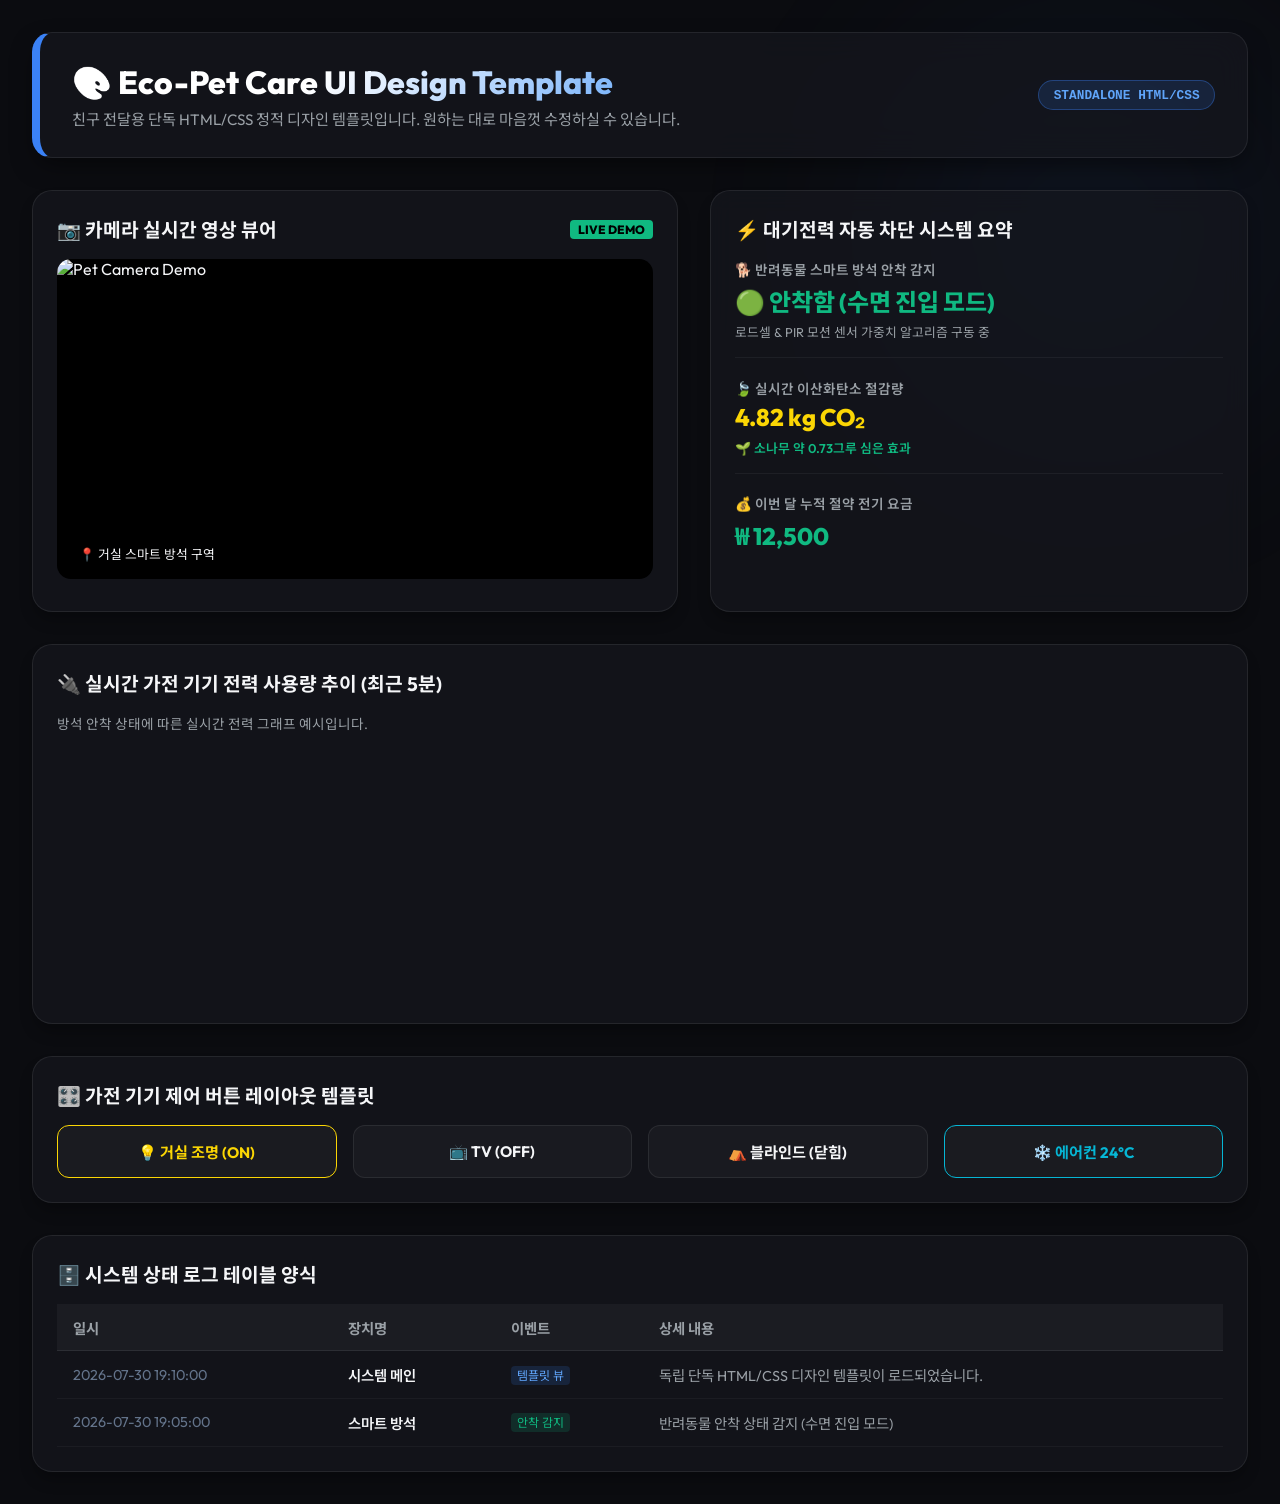
==== ecopet_standalone_html/index.html @ 7f37f8be "Add files via upload" ====
<!DOCTYPE html>
<html lang="ko">
<head>
  <meta charset="UTF-8">
  <meta name="viewport" content="width=device-width, initial-scale=1.0">
  <title>🌱 Eco-Pet Care Standalone Template</title>
  <link rel="stylesheet" href="style.css">
  <!-- Chart.js for smooth power graph -->
  <script src="https://cdn.jsdelivr.net/npm/chart.js"></script>
</head>
<body>
  <div class="container">
    <!-- Header -->
    <header>
      <div>
        <div class="title">🎨 Eco-Pet Care UI Design Template</div>
        <div class="subtitle">친구 전달용 단독 HTML/CSS 정적 디자인 템플릿입니다. 원하는 대로 마음껏 수정하실 수 있습니다.</div>
      </div>
      <div class="badge">STANDALONE HTML/CSS</div>
    </header>

    <!-- Top Grid: Camera & Metrics -->
    <div class="grid-2">
      <!-- Live Camera Showcase -->
      <div class="card">
        <div class="card-title">
          <span>📷 카메라 실시간 영상 뷰어</span>
          <span style="background:#10b981; color:#000; padding:2px 8px; border-radius:4px; font-size:0.75rem; font-weight:800;">LIVE DEMO</span>
        </div>
        <div class="camera-box">
          <img src="https://images.unsplash.com/photo-1543466835-00a7907e9de1?q=80&w=1000&auto=format&fit=crop" alt="Pet Camera Demo">
          <div class="cam-tag">📍 거실 스마트 방석 구역</div>
        </div>
      </div>

      <!-- System Summary -->
      <div class="card" style="display:flex; flex-direction:column; justify-content:space-between;">
        <div>
          <div class="card-title">⚡ 대기전력 자동 차단 시스템 요약</div>
          
          <div class="metric-item">
            <div class="metric-label">🐕 반려동물 스마트 방석 안착 감지</div>
            <div class="metric-val" style="color:#10b981;">🟢 안착함 (수면 진입 모드)</div>
            <div style="font-size:0.8rem; color:#9aa0a6; margin-top:4px;">로드셀 & PIR 모션 센서 가중치 알고리즘 구동 중</div>
          </div>

          <div class="metric-item">
            <div class="metric-label">🍃 실시간 이산화탄소 절감량</div>
            <div class="metric-val" style="color:#fbd604;">4.82 kg CO₂</div>
            <div style="font-size:0.8rem; color:#10b981; margin-top:4px; font-weight:600;">🌱 소나무 약 0.73그루 심은 효과</div>
          </div>

          <div class="metric-item" style="border-bottom:none;">
            <div class="metric-label">💰 이번 달 누적 절약 전기 요금</div>
            <div class="metric-val" style="color:#10b981;">₩ 12,500</div>
          </div>
        </div>
      </div>
    </div>

    <!-- Power Chart -->
    <div class="card" style="margin-bottom: 2rem;">
      <div class="card-title">🔌 실시간 가전 기기 전력 사용량 추이 (최근 5분)</div>
      <p style="color:#9aa0a6; font-size:0.85rem; margin-bottom:1rem;">방석 안착 상태에 따른 실시간 전력 그래프 예시입니다.</p>
      <div style="height:250px; width:100%;">
        <canvas id="powerChart"></canvas>
      </div>
    </div>

    <!-- Device Control Buttons (UI Template) -->
    <div class="card" style="margin-bottom: 2rem;">
      <div class="card-title">🎛️ 가전 기기 제어 버튼 레이아웃 템플릿</div>
      <div class="btn-grid" style="margin-top:1rem;">
        <button class="btn btn-active" onclick="alert('친구분이 이 코드를 마음껏 수정하여 사용하실 수 있습니다!')">💡 거실 조명 (ON)</button>
        <button class="btn" onclick="alert('디자인 전용 템플릿입니다.')">📺 TV (OFF)</button>
        <button class="btn" onclick="alert('디자인 전용 템플릿입니다.')">⛺ 블라인드 (닫힘)</button>
        <button class="btn" style="border-color:#06b6d4; color:#06b6d4;" onclick="alert('디자인 전용 템플릿입니다.')">❄️ 에어컨 24°C</button>
      </div>
    </div>

    <!-- Database Logs Table -->
    <div class="card">
      <div class="card-title">🗄️ 시스템 상태 로그 테이블 양식</div>
      <div style="overflow-x:auto; margin-top:1rem;">
        <table>
          <thead>
            <tr>
              <th>일시</th>
              <th>장치명</th>
              <th>이벤트</th>
              <th>상세 내용</th>
            </tr>
          </thead>
          <tbody>
            <tr>
              <td style="color:#64748b;">2026-07-30 19:10:00</td>
              <td style="font-weight:600;">시스템 메인</td>
              <td><span style="background:rgba(59,130,246,0.15); color:#60a5fa; padding:2px 6px; border-radius:4px; font-size:0.75rem;">템플릿 뷰</span></td>
              <td style="color:#9aa0a6;">독립 단독 HTML/CSS 디자인 템플릿이 로드되었습니다.</td>
            </tr>
            <tr>
              <td style="color:#64748b;">2026-07-30 19:05:00</td>
              <td style="font-weight:600;">스마트 방석</td>
              <td><span style="background:rgba(16,185,129,0.15); color:#10b981; padding:2px 6px; border-radius:4px; font-size:0.75rem;">안착 감지</span></td>
              <td style="color:#9aa0a6;">반려동물 안착 상태 감지 (수면 진입 모드)</td>
            </tr>
          </tbody>
        </table>
      </div>
    </div>
  </div>

  <script>
    // Smooth Power Chart with Chart.js
    const ctx = document.getElementById('powerChart').getContext('2d');
    new Chart(ctx, {
      type: 'line',
      data: {
        labels: ['10:00', '10:01', '10:02', '10:03', '10:04', '10:05'],
        datasets: [{
          label: '합산 전력 (mW)',
          data: [120, 145, 138, 160, 155, 175],
          borderColor: '#3b82f6',
          backgroundColor: 'rgba(59, 130, 246, 0.1)',
          fill: true,
          tension: 0.4,
          borderWidth: 3
        }]
      },
      options: {
        responsive: true,
        maintainAspectRatio: false,
        plugins: { legend: { display: false } },
        scales: {
          x: { grid: { color: 'rgba(255,255,255,0.05)' }, ticks: { color: '#9aa0a6' } },
          y: { grid: { color: 'rgba(255,255,255,0.05)' }, ticks: { color: '#9aa0a6' } }
        }
      }
    });
  </script>
</body>
</html>
---- ecopet_standalone_html/style.css ----
@import url('https://fonts.googleapis.com/css2?family=Outfit:wght@300;400;600;800&family=Noto+Sans+KR:wght@300;400;700&display=swap');

:root {
  --bg-color: #0b0c10;
  --panel-bg: rgba(22, 24, 30, 0.7);
  --panel-border: rgba(255, 255, 255, 0.08);
  --text-primary: #f5f6f8;
  --text-secondary: #9aa0a6;
  --accent-color: #3b82f6;
  --accent-glow: rgba(59, 130, 246, 0.4);
  --danger-color: #ef4444;
  --success-color: #10b981;
  --font-family: 'Outfit', 'Noto Sans KR', sans-serif;
}

* {
  margin: 0;
  padding: 0;
  box-sizing: border-box;
}

body {
  background-color: var(--bg-color);
  color: var(--text-primary);
  font-family: var(--font-family);
  min-height: 100vh;
  padding: 2rem;
  overflow-x: hidden;
}

body::before {
  content: '';
  position: fixed;
  top: -10%;
  right: -10%;
  width: 50vw;
  height: 50vw;
  background: radial-gradient(circle, rgba(59, 130, 246, 0.08) 0%, transparent 70%);
  z-index: -1;
  pointer-events: none;
  filter: blur(80px);
}

.container {
  max-width: 1400px;
  margin: 0 auto;
}

header {
  background: var(--panel-bg);
  border: 1px solid var(--panel-border);
  backdrop-filter: blur(16px);
  padding: 1.8rem 2rem;
  border-radius: 20px;
  margin-bottom: 2rem;
  border-left: 8px solid #3b82f6;
  display: flex;
  justify-content: space-between;
  align-items: center;
  box-shadow: 0 10px 25px -5px rgba(0, 0, 0, 0.5);
}

.title {
  font-size: 2rem;
  font-weight: 800;
  background: linear-gradient(135deg, #fff 40%, #60a5fa 100%);
  -webkit-background-clip: text;
  -webkit-text-fill-color: transparent;
}

.subtitle {
  color: var(--text-secondary);
  font-size: 0.95rem;
  margin-top: 0.3rem;
}

.badge {
  background: rgba(59, 130, 246, 0.15);
  border: 1px solid rgba(59, 130, 246, 0.35);
  color: #60a5fa;
  padding: 0.4rem 0.9rem;
  border-radius: 999px;
  font-size: 0.8rem;
  font-weight: 700;
  font-family: monospace;
}

.grid-2 {
  display: grid;
  grid-template-columns: 1.2fr 1fr;
  gap: 2rem;
  margin-bottom: 2rem;
}

.card {
  background: var(--panel-bg);
  border: 1px solid var(--panel-border);
  border-radius: 20px;
  padding: 1.5rem;
  backdrop-filter: blur(12px);
  box-shadow: 0 10px 15px -3px rgba(0, 0, 0, 0.3);
}

.card-title {
  font-size: 1.2rem;
  font-weight: 700;
  margin-bottom: 1rem;
  display: flex;
  justify-content: space-between;
  align-items: center;
}

.camera-box {
  width: 100%;
  height: 320px;
  background: #000;
  border-radius: 14px;
  position: relative;
  overflow: hidden;
  display: flex;
  align-items: center;
  justify-content: center;
}

.camera-box img {
  width: 100%;
  height: 100%;
  object-fit: cover;
}

.cam-tag {
  position: absolute;
  bottom: 12px;
  left: 12px;
  background: rgba(0,0,0,0.6);
  padding: 4px 10px;
  border-radius: 6px;
  font-size: 0.8rem;
  backdrop-filter: blur(4px);
}

.metric-item {
  margin-bottom: 1.2rem;
  padding-bottom: 1rem;
  border-bottom: 1px solid rgba(255, 255, 255, 0.05);
}

.metric-label {
  color: var(--text-secondary);
  font-size: 0.85rem;
  font-weight: 600;
  margin-bottom: 0.25rem;
}

.metric-val {
  font-size: 1.5rem;
  font-weight: 800;
}

.btn-grid {
  display: grid;
  grid-template-columns: repeat(4, 1fr);
  gap: 1rem;
}

.btn {
  background: rgba(255, 255, 255, 0.03);
  border: 1px solid var(--panel-border);
  color: var(--text-primary);
  padding: 0.9rem 1.2rem;
  border-radius: 12px;
  font-family: var(--font-family);
  font-size: 0.95rem;
  font-weight: 700;
  cursor: pointer;
  transition: all 0.2s ease;
  display: flex;
  align-items: center;
  justify-content: center;
  gap: 0.5rem;
}

.btn:hover {
  background: rgba(255, 255, 255, 0.08);
  border-color: #3b82f6;
  color: #3b82f6;
  transform: translateY(-2px);
}

.btn-active {
  border-color: #fbd604;
  color: #fbd604;
}

table {
  width: 100%;
  border-collapse: collapse;
  font-size: 0.9rem;
  text-align: left;
}

th {
  background: rgba(255, 255, 255, 0.04);
  padding: 0.8rem 1rem;
  color: var(--text-secondary);
  border-bottom: 1px solid var(--panel-border);
}

td {
  padding: 0.8rem 1rem;
  border-bottom: 1px solid rgba(255, 255, 255, 0.04);
}

@media (max-width: 992px) {
  .grid-2 { grid-template-columns: 1fr; }
  .btn-grid { grid-template-columns: 1fr 1fr; }
}
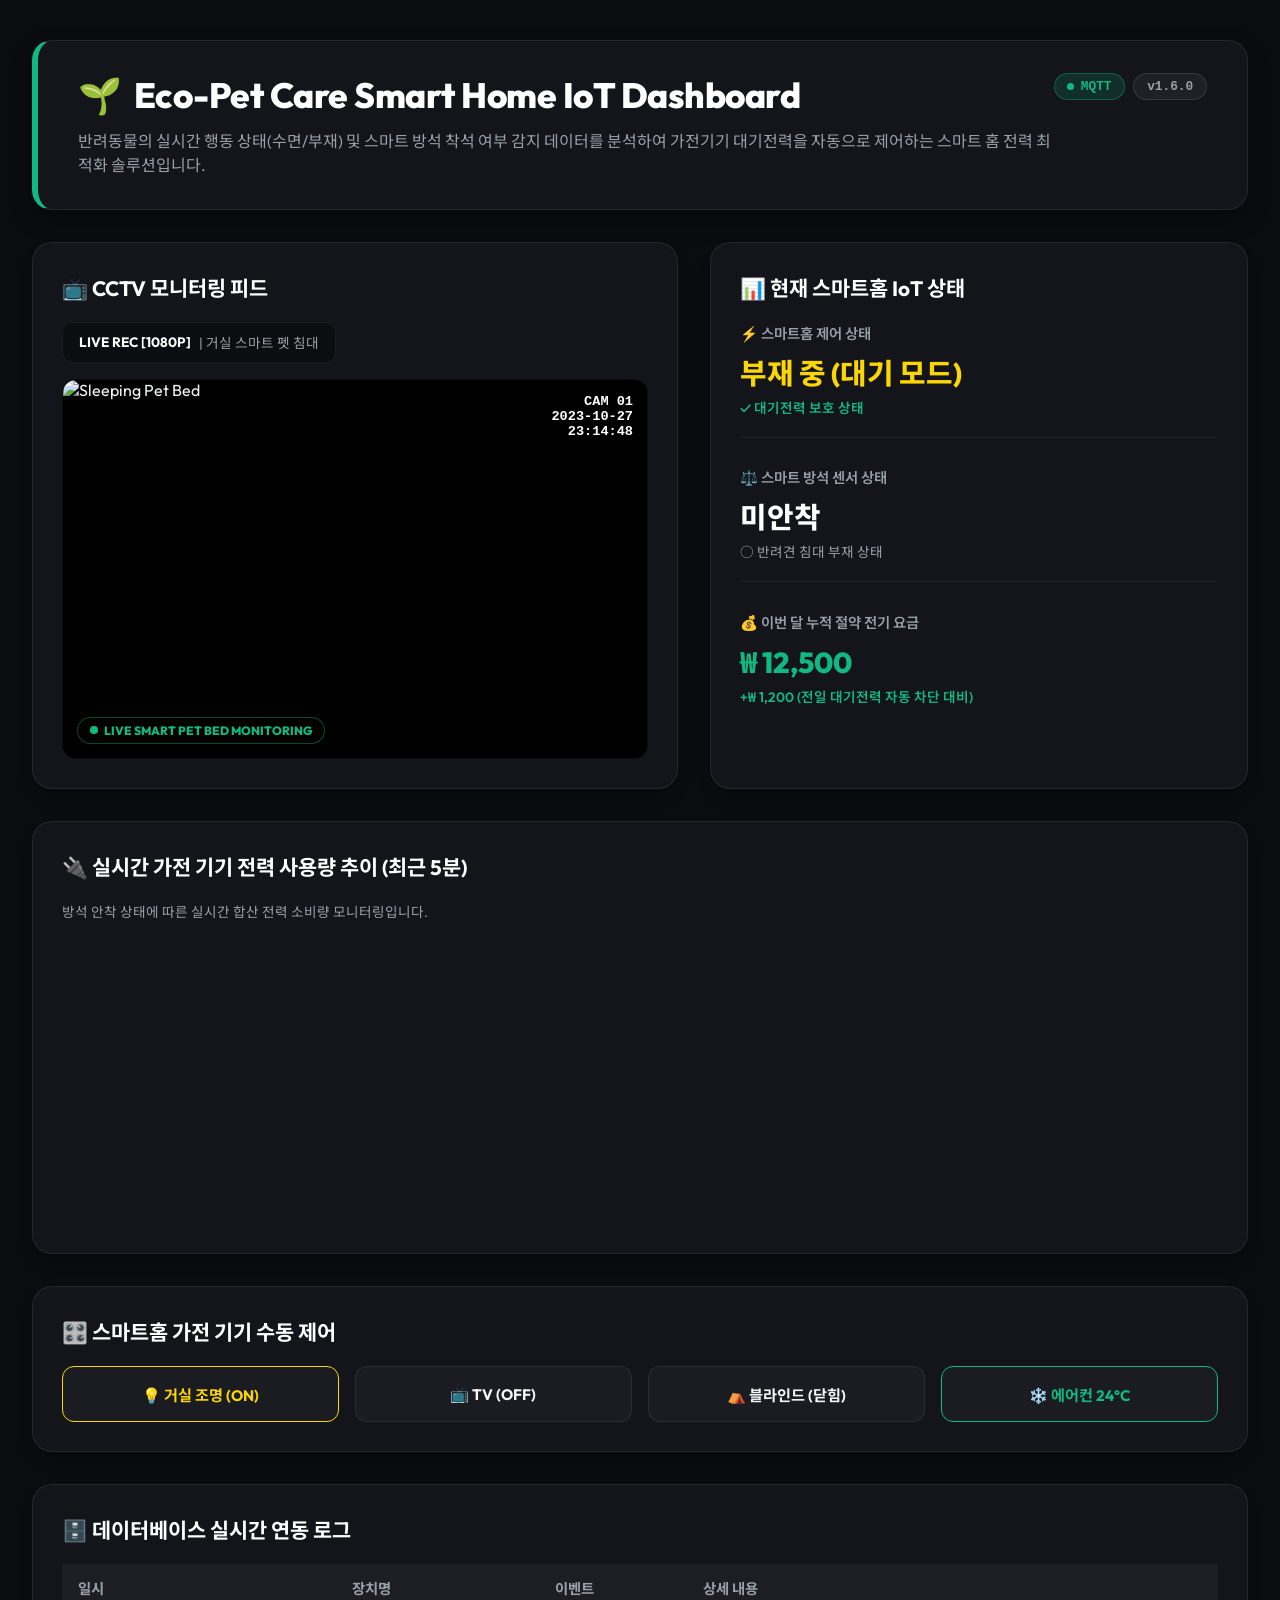
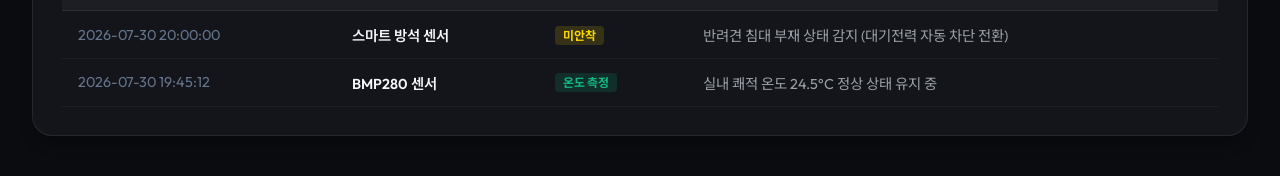
==== commit 8d92335e: "Add files via upload" ====
--- a/ecopet_standalone_html/index.html
+++ b/ecopet_standalone_html/index.html
@@ -3,84 +3,123 @@
 <head>
   <meta charset="UTF-8">
   <meta name="viewport" content="width=device-width, initial-scale=1.0">
-  <title>🌱 Eco-Pet Care Standalone Template</title>
+  <title>🌱 Eco-Pet Care Smart Home IoT Dashboard</title>
   <link rel="stylesheet" href="style.css">
-  <!-- Chart.js for smooth power graph -->
   <script src="https://cdn.jsdelivr.net/npm/chart.js"></script>
 </head>
 <body>
   <div class="container">
-    <!-- Header -->
+    <!-- Top Header Box matching screenshot -->
     <header>
       <div>
-        <div class="title">🎨 Eco-Pet Care UI Design Template</div>
-        <div class="subtitle">친구 전달용 단독 HTML/CSS 정적 디자인 템플릿입니다. 원하는 대로 마음껏 수정하실 수 있습니다.</div>
+        <div class="title">
+          <span>🌱</span> Eco-Pet Care Smart Home IoT Dashboard
+        </div>
+        <div class="subtitle">
+          반려동물의 실시간 행동 상태(수면/부재) 및 스마트 방석 착석 여부 감지 데이터를 분석하여 가전기기 대기전력을 자동으로 제어하는 스마트 홈 전력 최적화 솔루션입니다.
+        </div>
       </div>
-      <div class="badge">STANDALONE HTML/CSS</div>
+      <div class="header-badges">
+        <div class="badge-mqtt">
+          <span class="dot"></span> MQTT
+        </div>
+        <div class="badge-version">v1.6.0</div>
+      </div>
     </header>
 
-    <!-- Top Grid: Camera & Metrics -->
+    <!-- Top Grid Layout: CCTV Monitoring Feed & Current IoT Status -->
     <div class="grid-2">
-      <!-- Live Camera Showcase -->
+      <!-- Left Card: CCTV Monitoring Feed -->
       <div class="card">
         <div class="card-title">
-          <span>📷 카메라 실시간 영상 뷰어</span>
-          <span style="background:#10b981; color:#000; padding:2px 8px; border-radius:4px; font-size:0.75rem; font-weight:800;">LIVE DEMO</span>
+          📺 CCTV 모니터링 피드
+        </div>
+        <div class="cctv-header-bar">
+          LIVE REC [1080P] <span>| 거실 스마트 펫 침대</span>
         </div>
         <div class="camera-box">
-          <img src="https://images.unsplash.com/photo-1543466835-00a7907e9de1?q=80&w=1000&auto=format&fit=crop" alt="Pet Camera Demo">
-          <div class="cam-tag">📍 거실 스마트 방석 구역</div>
+          <img src="https://images.unsplash.com/photo-1543466835-00a7907e9de1?q=80&w=1000&auto=format&fit=crop" alt="Sleeping Pet Bed">
+          <div class="cam-timestamp">
+            CAM 01<br>
+            2023-10-27<br>
+            23:14:48
+          </div>
+          <div class="cam-live-tag">
+            <span class="dot"></span> LIVE SMART PET BED MONITORING
+          </div>
         </div>
       </div>
 
-      <!-- System Summary -->
-      <div class="card" style="display:flex; flex-direction:column; justify-content:space-between;">
-        <div>
-          <div class="card-title">⚡ 대기전력 자동 차단 시스템 요약</div>
-          
-          <div class="metric-item">
-            <div class="metric-label">🐕 반려동물 스마트 방석 안착 감지</div>
-            <div class="metric-val" style="color:#10b981;">🟢 안착함 (수면 진입 모드)</div>
-            <div style="font-size:0.8rem; color:#9aa0a6; margin-top:4px;">로드셀 & PIR 모션 센서 가중치 알고리즘 구동 중</div>
+      <!-- Right Card: Current Smart Home IoT Status -->
+      <div class="card">
+        <div class="card-title">
+          📊 현재 스마트홈 IoT 상태
+        </div>
+
+        <!-- Metric 1: Smart Home Control Status -->
+        <div class="metric-item">
+          <div class="metric-label">
+            ⚡ 스마트홈 제어 상태
           </div>
+          <div class="metric-val-yellow">
+            부재 중 (대기 모드)
+          </div>
+          <div class="sub-desc-green">
+            ✓ 대기전력 보호 상태
+          </div>
+        </div>
 
-          <div class="metric-item">
-            <div class="metric-label">🍃 실시간 이산화탄소 절감량</div>
-            <div class="metric-val" style="color:#fbd604;">4.82 kg CO₂</div>
-            <div style="font-size:0.8rem; color:#10b981; margin-top:4px; font-weight:600;">🌱 소나무 약 0.73그루 심은 효과</div>
+        <!-- Metric 2: Smart Cushion Sensor Status -->
+        <div class="metric-item">
+          <div class="metric-label">
+            ⚖️ 스마트 방석 센서 상태
           </div>
+          <div class="metric-val-white">
+            미안착
+          </div>
+          <div class="sub-desc-gray">
+            ○ 반려견 침대 부재 상태
+          </div>
+        </div>
 
-          <div class="metric-item" style="border-bottom:none;">
-            <div class="metric-label">💰 이번 달 누적 절약 전기 요금</div>
-            <div class="metric-val" style="color:#10b981;">₩ 12,500</div>
+        <!-- Metric 3: Monthly Power Savings -->
+        <div class="metric-item">
+          <div class="metric-label">
+            💰 이번 달 누적 절약 전기 요금
+          </div>
+          <div class="metric-val-green">
+            ₩ 12,500
+          </div>
+          <div class="sub-desc-green">
+            +₩ 1,200 (전일 대기전력 자동 차단 대비)
           </div>
         </div>
       </div>
     </div>
 
-    <!-- Power Chart -->
+    <!-- Power Consumption Chart -->
     <div class="card" style="margin-bottom: 2rem;">
       <div class="card-title">🔌 실시간 가전 기기 전력 사용량 추이 (최근 5분)</div>
-      <p style="color:#9aa0a6; font-size:0.85rem; margin-bottom:1rem;">방석 안착 상태에 따른 실시간 전력 그래프 예시입니다.</p>
-      <div style="height:250px; width:100%;">
+      <p style="color:#9aa0a6; font-size:0.85rem; margin-bottom:1.5rem;">방석 안착 상태에 따른 실시간 합산 전력 소비량 모니터링입니다.</p>
+      <div style="height:280px; width:100%;">
         <canvas id="powerChart"></canvas>
       </div>
     </div>
 
-    <!-- Device Control Buttons (UI Template) -->
+    <!-- Appliance Controls -->
     <div class="card" style="margin-bottom: 2rem;">
-      <div class="card-title">🎛️ 가전 기기 제어 버튼 레이아웃 템플릿</div>
+      <div class="card-title">🎛️ 스마트홈 가전 기기 수동 제어</div>
       <div class="btn-grid" style="margin-top:1rem;">
-        <button class="btn btn-active" onclick="alert('친구분이 이 코드를 마음껏 수정하여 사용하실 수 있습니다!')">💡 거실 조명 (ON)</button>
-        <button class="btn" onclick="alert('디자인 전용 템플릿입니다.')">📺 TV (OFF)</button>
-        <button class="btn" onclick="alert('디자인 전용 템플릿입니다.')">⛺ 블라인드 (닫힘)</button>
-        <button class="btn" style="border-color:#06b6d4; color:#06b6d4;" onclick="alert('디자인 전용 템플릿입니다.')">❄️ 에어컨 24°C</button>
+        <button class="btn" style="border-color:#fbd604; color:#fbd604;">💡 거실 조명 (ON)</button>
+        <button class="btn">📺 TV (OFF)</button>
+        <button class="btn">⛺ 블라인드 (닫힘)</button>
+        <button class="btn" style="border-color:#10b981; color:#10b981;">❄️ 에어컨 24°C</button>
       </div>
     </div>
 
     <!-- Database Logs Table -->
     <div class="card">
-      <div class="card-title">🗄️ 시스템 상태 로그 테이블 양식</div>
+      <div class="card-title">🗄️ 데이터베이스 실시간 연동 로그</div>
       <div style="overflow-x:auto; margin-top:1rem;">
         <table>
           <thead>
@@ -93,16 +132,16 @@
           </thead>
           <tbody>
             <tr>
-              <td style="color:#64748b;">2026-07-30 19:10:00</td>
-              <td style="font-weight:600;">시스템 메인</td>
-              <td><span style="background:rgba(59,130,246,0.15); color:#60a5fa; padding:2px 6px; border-radius:4px; font-size:0.75rem;">템플릿 뷰</span></td>
-              <td style="color:#9aa0a6;">독립 단독 HTML/CSS 디자인 템플릿이 로드되었습니다.</td>
+              <td style="color:#64748b;">2026-07-30 20:00:00</td>
+              <td style="font-weight:600;">스마트 방석 센서</td>
+              <td><span style="background:rgba(251,214,4,0.15); color:#fbd604; padding:2px 8px; border-radius:4px; font-size:0.75rem; font-weight:700;">미안착</span></td>
+              <td style="color:#9aa0a6;">반려견 침대 부재 상태 감지 (대기전력 자동 차단 전환)</td>
             </tr>
             <tr>
-              <td style="color:#64748b;">2026-07-30 19:05:00</td>
-              <td style="font-weight:600;">스마트 방석</td>
-              <td><span style="background:rgba(16,185,129,0.15); color:#10b981; padding:2px 6px; border-radius:4px; font-size:0.75rem;">안착 감지</span></td>
-              <td style="color:#9aa0a6;">반려동물 안착 상태 감지 (수면 진입 모드)</td>
+              <td style="color:#64748b;">2026-07-30 19:45:12</td>
+              <td style="font-weight:600;">BMP280 센서</td>
+              <td><span style="background:rgba(16,185,129,0.15); color:#10b981; padding:2px 8px; border-radius:4px; font-size:0.75rem; font-weight:700;">온도 측정</span></td>
+              <td style="color:#9aa0a6;">실내 쾌적 온도 24.5°C 정상 상태 유지 중</td>
             </tr>
           </tbody>
         </table>
@@ -111,7 +150,6 @@
   </div>
 
   <script>
-    // Smooth Power Chart with Chart.js
     const ctx = document.getElementById('powerChart').getContext('2d');
     new Chart(ctx, {
       type: 'line',
@@ -120,8 +158,8 @@
         datasets: [{
           label: '합산 전력 (mW)',
           data: [120, 145, 138, 160, 155, 175],
-          borderColor: '#3b82f6',
-          backgroundColor: 'rgba(59, 130, 246, 0.1)',
+          borderColor: '#10b981',
+          backgroundColor: 'rgba(16, 185, 129, 0.1)',
           fill: true,
           tension: 0.4,
           borderWidth: 3
--- a/ecopet_standalone_html/style.css
+++ b/ecopet_standalone_html/style.css
@@ -2,14 +2,12 @@
 
 :root {
   --bg-color: #0b0c10;
-  --panel-bg: rgba(22, 24, 30, 0.7);
+  --panel-bg: rgba(22, 24, 30, 0.85);
   --panel-border: rgba(255, 255, 255, 0.08);
   --text-primary: #f5f6f8;
   --text-secondary: #9aa0a6;
-  --accent-color: #3b82f6;
-  --accent-glow: rgba(59, 130, 246, 0.4);
-  --danger-color: #ef4444;
-  --success-color: #10b981;
+  --accent-green: #10b981;
+  --accent-yellow: #fbd604;
   --font-family: 'Outfit', 'Noto Sans KR', sans-serif;
 }
 
@@ -24,21 +22,8 @@
   color: var(--text-primary);
   font-family: var(--font-family);
   min-height: 100vh;
-  padding: 2rem;
+  padding: 2.5rem 2rem;
   overflow-x: hidden;
-}
-
-body::before {
-  content: '';
-  position: fixed;
-  top: -10%;
-  right: -10%;
-  width: 50vw;
-  height: 50vw;
-  background: radial-gradient(circle, rgba(59, 130, 246, 0.08) 0%, transparent 70%);
-  z-index: -1;
-  pointer-events: none;
-  filter: blur(80px);
 }
 
 .container {
@@ -46,45 +31,79 @@
   margin: 0 auto;
 }
 
+/* Header Box */
 header {
   background: var(--panel-bg);
   border: 1px solid var(--panel-border);
   backdrop-filter: blur(16px);
-  padding: 1.8rem 2rem;
+  padding: 2rem 2.5rem;
   border-radius: 20px;
   margin-bottom: 2rem;
-  border-left: 8px solid #3b82f6;
+  border-left: 6px solid #10b981;
   display: flex;
   justify-content: space-between;
-  align-items: center;
+  align-items: flex-start;
   box-shadow: 0 10px 25px -5px rgba(0, 0, 0, 0.5);
+  position: relative;
 }
 
 .title {
-  font-size: 2rem;
-  font-weight: 800;
-  background: linear-gradient(135deg, #fff 40%, #60a5fa 100%);
-  -webkit-background-clip: text;
-  -webkit-text-fill-color: transparent;
+  font-size: 2.2rem;
+  font-weight: 800;
+  color: #ffffff;
+  display: flex;
+  align-items: center;
+  gap: 0.75rem;
+  letter-spacing: -0.5px;
 }
 
 .subtitle {
   color: var(--text-secondary);
-  font-size: 0.95rem;
-  margin-top: 0.3rem;
-}
-
-.badge {
-  background: rgba(59, 130, 246, 0.15);
-  border: 1px solid rgba(59, 130, 246, 0.35);
-  color: #60a5fa;
-  padding: 0.4rem 0.9rem;
+  font-size: 1rem;
+  margin-top: 0.75rem;
+  line-height: 1.5;
+}
+
+.header-badges {
+  display: flex;
+  align-items: center;
+  gap: 0.5rem;
+}
+
+.badge-mqtt {
+  background: rgba(16, 185, 129, 0.15);
+  border: 1px solid rgba(16, 185, 129, 0.35);
+  color: #10b981;
+  padding: 0.3rem 0.8rem;
   border-radius: 999px;
   font-size: 0.8rem;
   font-weight: 700;
   font-family: monospace;
-}
-
+  display: flex;
+  align-items: center;
+  gap: 0.4rem;
+}
+
+.badge-mqtt .dot {
+  width: 7px;
+  height: 7px;
+  border-radius: 50%;
+  background-color: #10b981;
+  display: inline-block;
+}
+
+.badge-version {
+  background: rgba(255, 255, 255, 0.05);
+  border: 1px solid rgba(255, 255, 255, 0.1);
+  color: #9aa0a6;
+  padding: 0.3rem 0.8rem;
+  border-radius: 999px;
+  font-size: 0.8rem;
+  font-weight: 700;
+  font-family: monospace;
+}
+
+/* Grid Layout */
 .grid-2 {
   display: grid;
   grid-template-columns: 1.2fr 1fr;
@@ -96,30 +115,49 @@
   background: var(--panel-bg);
   border: 1px solid var(--panel-border);
   border-radius: 20px;
-  padding: 1.5rem;
+  padding: 1.8rem;
   backdrop-filter: blur(12px);
   box-shadow: 0 10px 15px -3px rgba(0, 0, 0, 0.3);
 }
 
 .card-title {
-  font-size: 1.2rem;
-  font-weight: 700;
+  font-size: 1.3rem;
+  font-weight: 700;
+  margin-bottom: 1.25rem;
+  display: flex;
+  align-items: center;
+  gap: 0.5rem;
+  color: #ffffff;
+}
+
+/* Camera Card */
+.cctv-header-bar {
+  background: rgba(0, 0, 0, 0.4);
+  border: 1px solid rgba(255, 255, 255, 0.06);
+  padding: 0.6rem 1rem;
+  border-radius: 10px;
+  font-size: 0.85rem;
+  font-weight: 700;
+  color: #ffffff;
   margin-bottom: 1rem;
-  display: flex;
-  justify-content: space-between;
-  align-items: center;
+  display: inline-flex;
+  align-items: center;
+  gap: 0.5rem;
+}
+
+.cctv-header-bar span {
+  color: #9aa0a6;
+  font-weight: 400;
 }
 
 .camera-box {
   width: 100%;
-  height: 320px;
+  height: 380px;
   background: #000;
   border-radius: 14px;
   position: relative;
   overflow: hidden;
-  display: flex;
-  align-items: center;
-  justify-content: center;
+  border: 1px solid rgba(255, 255, 255, 0.05);
 }
 
 .camera-box img {
@@ -128,35 +166,98 @@
   object-fit: cover;
 }
 
-.cam-tag {
+.cam-timestamp {
   position: absolute;
-  bottom: 12px;
-  left: 12px;
-  background: rgba(0,0,0,0.6);
-  padding: 4px 10px;
-  border-radius: 6px;
-  font-size: 0.8rem;
+  top: 14px;
+  right: 14px;
+  text-align: right;
+  color: #ffffff;
+  font-family: monospace;
+  font-size: 0.85rem;
+  font-weight: 700;
+  text-shadow: 0 2px 4px rgba(0,0,0,0.8);
+}
+
+.cam-live-tag {
+  position: absolute;
+  bottom: 14px;
+  left: 14px;
+  background: rgba(0, 0, 0, 0.65);
+  border: 1px solid rgba(16, 185, 129, 0.4);
+  padding: 5px 12px;
+  border-radius: 20px;
+  font-size: 0.75rem;
+  font-weight: 800;
+  color: #10b981;
   backdrop-filter: blur(4px);
-}
-
+  display: flex;
+  align-items: center;
+  gap: 0.4rem;
+}
+
+.cam-live-tag .dot {
+  width: 8px;
+  height: 8px;
+  border-radius: 50%;
+  background-color: #10b981;
+}
+
+/* Status Metrics */
 .metric-item {
-  margin-bottom: 1.2rem;
-  padding-bottom: 1rem;
-  border-bottom: 1px solid rgba(255, 255, 255, 0.05);
+  margin-bottom: 1.8rem;
+  padding-bottom: 1.25rem;
+  border-bottom: 1px solid rgba(255, 255, 255, 0.06);
+}
+
+.metric-item:last-child {
+  margin-bottom: 0;
+  padding-bottom: 0;
+  border-bottom: none;
 }
 
 .metric-label {
   color: var(--text-secondary);
+  font-size: 0.9rem;
+  font-weight: 600;
+  margin-bottom: 0.5rem;
+  display: flex;
+  align-items: center;
+  gap: 0.4rem;
+}
+
+.metric-val-yellow {
+  font-size: 1.8rem;
+  font-weight: 800;
+  color: #fbd604;
+  margin-bottom: 0.3rem;
+}
+
+.metric-val-white {
+  font-size: 1.8rem;
+  font-weight: 800;
+  color: #ffffff;
+  margin-bottom: 0.3rem;
+}
+
+.metric-val-green {
+  font-size: 1.8rem;
+  font-weight: 800;
+  color: #10b981;
+  margin-bottom: 0.3rem;
+}
+
+.sub-desc-green {
+  color: #10b981;
   font-size: 0.85rem;
   font-weight: 600;
-  margin-bottom: 0.25rem;
-}
-
-.metric-val {
-  font-size: 1.5rem;
-  font-weight: 800;
-}
-
+}
+
+.sub-desc-gray {
+  color: #9aa0a6;
+  font-size: 0.85rem;
+}
+
+/* Button & Table Section */
 .btn-grid {
   display: grid;
   grid-template-columns: repeat(4, 1fr);
@@ -167,7 +268,7 @@
   background: rgba(255, 255, 255, 0.03);
   border: 1px solid var(--panel-border);
   color: var(--text-primary);
-  padding: 0.9rem 1.2rem;
+  padding: 1rem 1.2rem;
   border-radius: 12px;
   font-family: var(--font-family);
   font-size: 0.95rem;
@@ -182,14 +283,9 @@
 
 .btn:hover {
   background: rgba(255, 255, 255, 0.08);
-  border-color: #3b82f6;
-  color: #3b82f6;
+  border-color: #10b981;
+  color: #10b981;
   transform: translateY(-2px);
-}
-
-.btn-active {
-  border-color: #fbd604;
-  color: #fbd604;
 }
 
 table {
